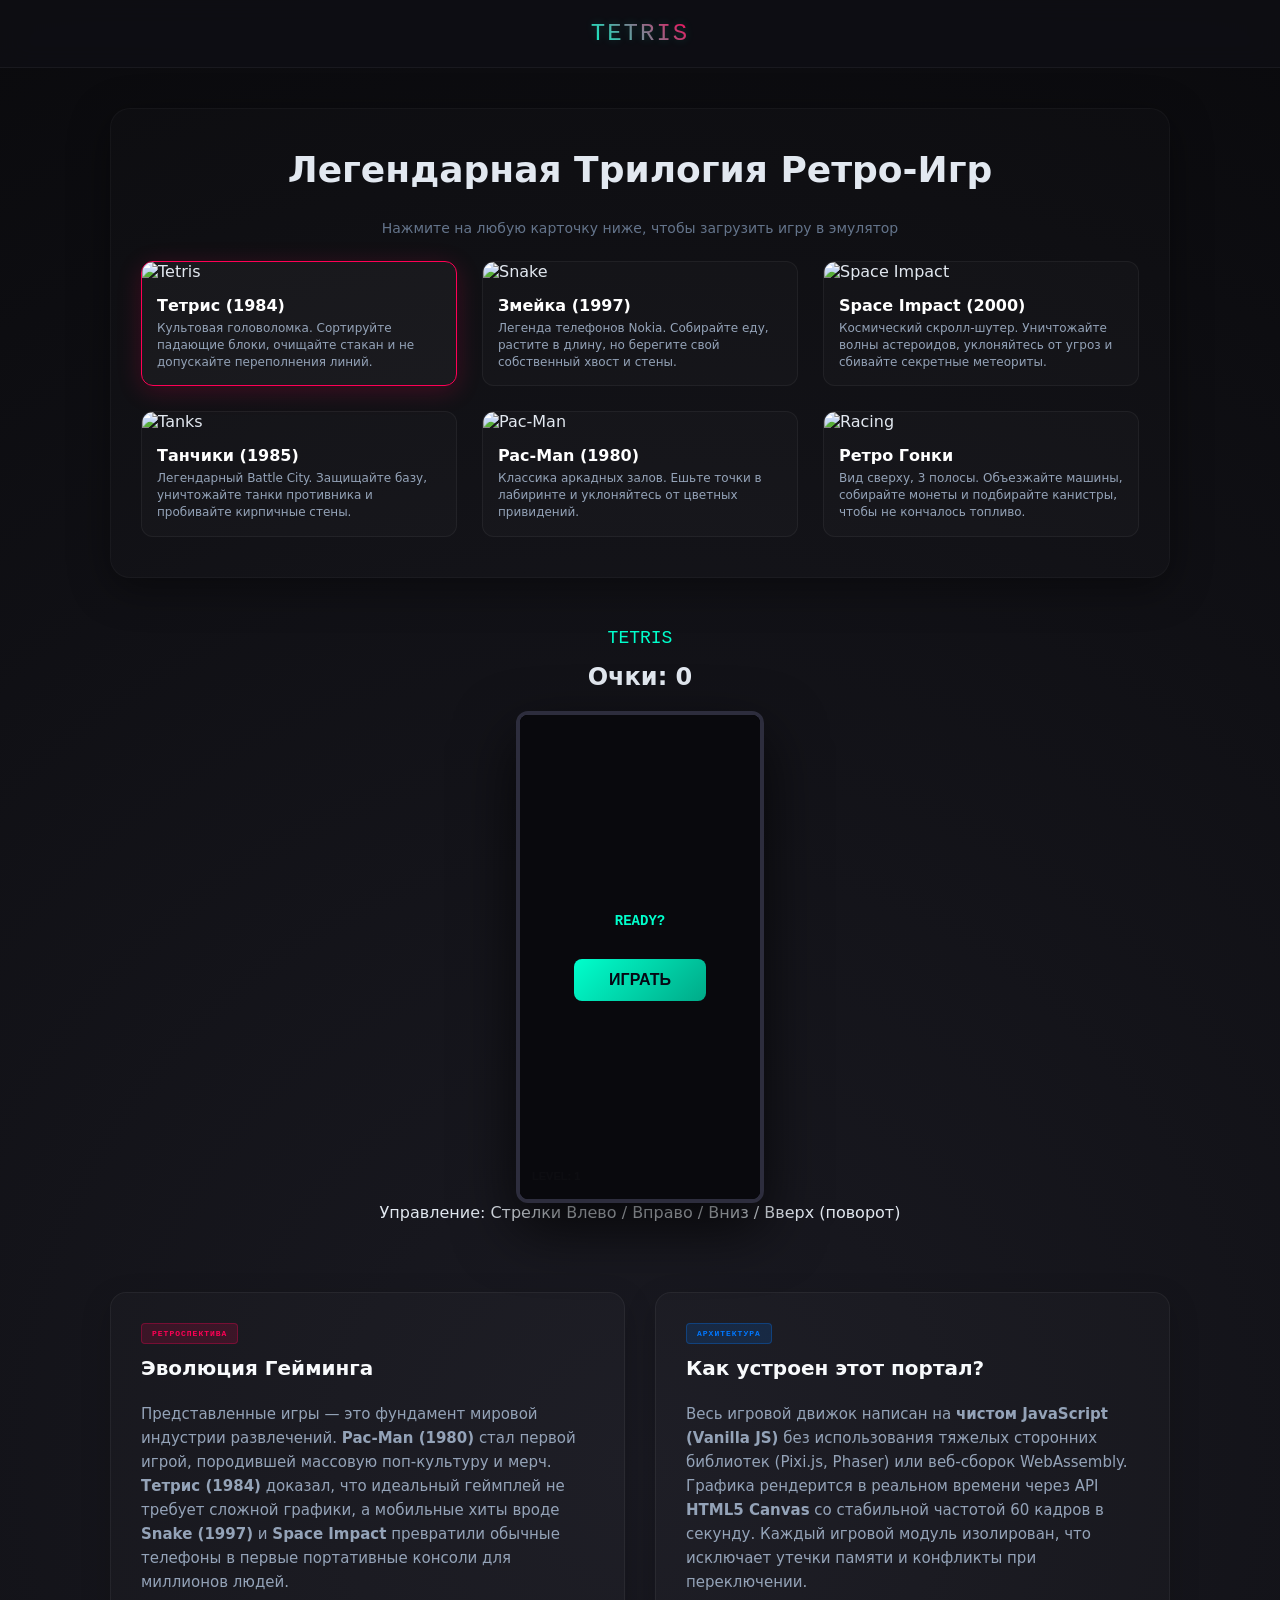
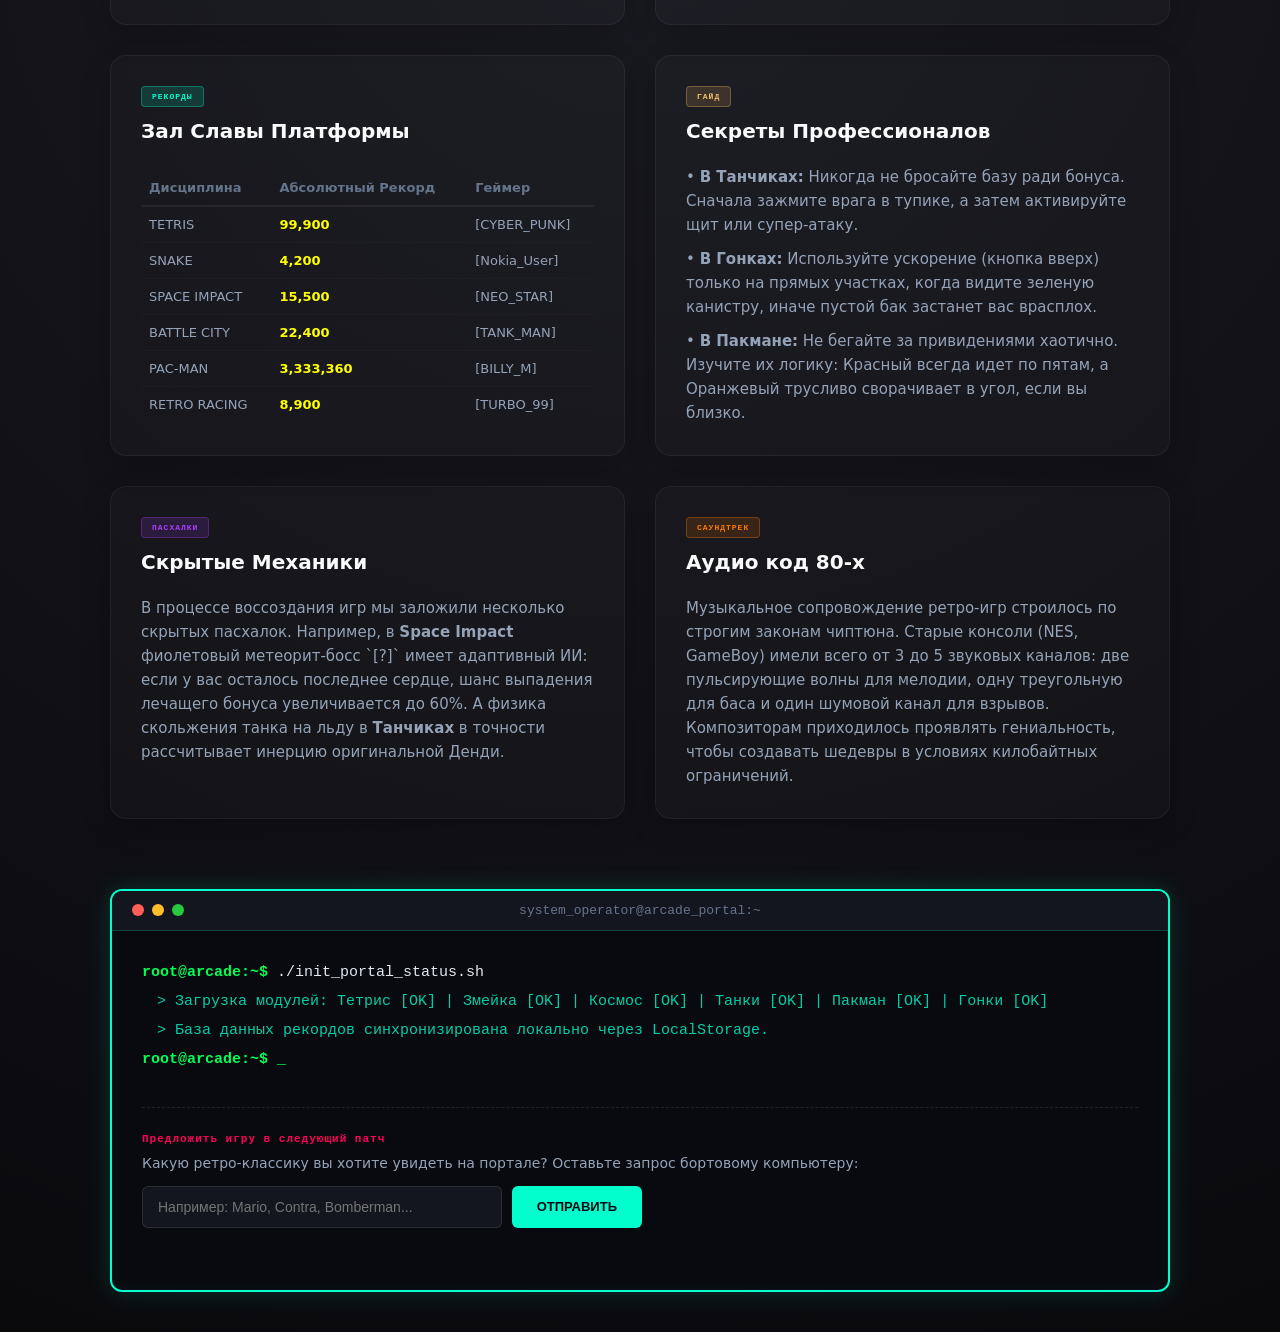
==== tetris.html @ 7e319d63 "Add files via upload" ====
<!DOCTYPE html>
<html lang="ru">
  <head>
    <meta charset="UTF-8" />
    <meta name="viewport" content="width=device-width, initial-scale=1.0" />
    <title>Ретро Игровой Портал</title>
    <link rel="stylesheet" href="style.css" />
  </head>
  <body>
    <!-- Шапка сайта с центрированным пиксельным названием -->
    <header>
      <div id="header-logo" class="logo">TETRIS</div>
    </header>

    <main>
      <!-- Витрина трех игр -->
      <section class="welcome-showcase">
        <h1>Легендарная Трилогия Ретро-Игр</h1>
        <p style="color: #64748b; font-size: 14px; margin-bottom: 25px">
          Нажмите на любую карточку ниже, чтобы загрузить игру в эмулятор
        </p>

        <div class="games-grid">
          <!-- Карточка-Кнопка 1 -->
          <div
            id="card-tetris"
            class="game-card active"
            onclick="switchGame('tetris')"
          >
            <img src="img/IMG_1.jpg" alt="Tetris" />
            <div class="game-card-body">
              <h3>Тетрис (1984)</h3>
              <p>
                Культовая головоломка. Сортируйте падающие блоки, очищайте
                стакан и не допускайте переполнения линий.
              </p>
            </div>
          </div>
          <!-- Карточка-Кнопка 2 -->
          <div id="card-snake" class="game-card" onclick="switchGame('snake')">
            <img src="img/IMG_6.png" alt="Snake" />
            <div class="game-card-body">
              <h3>Змейка (1997)</h3>
              <p>
                Легенда телефонов Nokia. Собирайте еду, растите в длину, но
                берегите свой собственный хвост и стены.
              </p>
            </div>
          </div>
          <!-- Карточка-Кнопка 3 -->
          <div id="card-space" class="game-card" onclick="switchGame('space')">
            <img src="img/IMG_3.jpg" alt="Space Impact" />
            <div class="game-card-body">
              <h3>Space Impact (2000)</h3>
              <p>
                Космический скролл-шутер. Уничтожайте волны астероидов,
                уклоняйтесь от угроз и сбивайте секретные метеориты.
              </p>
            </div>
          </div>
          <!-- Карточка-Кнопка 4 -->
          <div id="card-tanks" class="game-card" onclick="switchGame('tanks')">
            <img src="img/IMG_5.png" alt="Tanks" />
            <div class="game-card-body">
              <h3>Танчики (1985)</h3>
              <p>
                Легендарный Battle City. Защищайте базу, уничтожайте танки
                противника и пробивайте кирпичные стены.
              </p>
            </div>
          </div>
          <!-- Карточка-Кнопка 5 -->
          <div
            id="card-pacman"
            class="game-card"
            onclick="switchGame('pacman')"
          >
            <img src="img/IMG_2.jpg" alt="Pac-Man" />
            <div class="game-card-body">
              <h3>Pac-Man (1980)</h3>
              <p>
                Классика аркадных залов. Ешьте точки в лабиринте и уклоняйтесь
                от цветных привидений.
              </p>
            </div>
          </div>
          <!-- Карточка-Кнопка 6 -->
          <div
            id="card-racing"
            class="game-card"
            onclick="switchGame('racing')"
          >
            <img src="img/IMG_4.png" alt="Racing" />
            <div class="game-card-body">
              <h3>Ретро Гонки</h3>
              <p>
                Вид сверху, 3 полосы. Объезжайте машины, собирайте монеты и
                подбирайте канистры, чтобы не кончалось топливо.
              </p>
            </div>
          </div>
        </div>
      </section>

      <!-- Игровая зона -->
      <section id="game-zone" class="game-section">
        <div id="game-title">TETRIS</div>
        <div id="score-board">Очки: <span id="score">0</span></div>

        <div id="game-container">
          <canvas id="gameCanvas" width="240" height="480"></canvas>

          <!-- Экран готовности -->
          <div id="start-screen" class="screen">
            <h2 style="color: #00ffcc">READY?</h2>
            <button class="btn" onclick="startCurrentGame()">ИГРАТЬ</button>
          </div>

          <!-- Экран окончания игры -->
          <div id="game-over-screen" class="screen">
            <h2>GAME OVER</h2>
            <p>Счет: <span id="final-score">0</span></p>
            <button class="btn" onclick="restartCurrentGame()">Заново</button>
          </div>
        </div>
        <div id="controls-hint" class="hint">
          Управление: Стрелки Влево / Вправо / Вниз / Вверх (поворот)
        </div>
      </section>
<section class="info-blocks-container">
            <!-- Блок 1: Историческая справка -->
            <div class="info-card">
                <div class="card-badge color-red">РЕТРОСПЕКТИВА</div>
                <h3>Эволюция Гейминга</h3>
                <p>Представленные игры — это фундамент мировой индустрии развлечений. <strong>Pac-Man (1980)</strong> стал первой игрой, породившей массовую поп-культуру и мерч. <strong>Тетрис (1984)</strong> доказал, что идеальный геймплей не требует сложной графики, а мобильные хиты вроде <strong>Snake (1997)</strong> и <strong>Space Impact</strong> превратили обычные телефоны в первые портативные консоли для миллионов людей.</p>
            </div>

            <!-- Блок 2: Техническая архитектура платформы -->
            <div class="info-card">
                <div class="card-badge color-blue">АРХИТЕКТУРА</div>
                <h3>Как устроен этот портал?</h3>
                <p>Весь игровой движок написан на <strong>чистом JavaScript (Vanilla JS)</strong> без использования тяжелых сторонних библиотек (Pixi.js, Phaser) или веб-сборок WebAssembly. Графика рендерится в реальном времени через API <strong>HTML5 Canvas</strong> со стабильной частотой 60 кадров в секунду. Каждый игровой модуль изолирован, что исключает утечки памяти и конфликты при переключении.</p>
            </div>

            <!-- Блок 3: Глобальный Зал Славы -->
            <div class="info-card">
                <div class="card-badge color-cyan">РЕКОРДЫ</div>
                <h3>Зал Славы Платформы</h3>
                <table class="highscore-table">
                    <thead>
                        <tr>
                            <th>Дисциплина</th>
                            <th>Абсолютный Рекорд</th>
                            <th>Геймер</th>
                        </tr>
                    </thead>
                    <tbody>
                        <tr><td>TETRIS</td><td>99,900</td><td>[CYBER_PUNK]</td></tr>
                        <tr><td>SNAKE</td><td>4,200</td><td>[Nokia_User]</td></tr>
                        <tr><td>SPACE IMPACT</td><td>15,500</td><td>[NEO_STAR]</td></tr>
                        <tr><td>BATTLE CITY</td><td>22,400</td><td>[TANK_MAN]</td></tr>
                        <tr><td>PAC-MAN</td><td>3,333,360</td><td>[BILLY_M]</td></tr>
                        <tr><td>RETRO RACING</td><td>8,900</td><td>[TURBO_99]</td></tr>
                    </tbody>
                </table>
            </div>

            <!-- Блок 4: Кодекс и Советы по тактике -->
            <div class="info-card">
                <div class="card-badge color-yellow">ГАЙД</div>
                <h3>Секреты Профессионалов</h3>
                <ul>
                    <li>• <strong>В Танчиках:</strong> Никогда не бросайте базу ради бонуса. Сначала зажмите врага в тупике, а затем активируйте щит или супер-атаку.</li>
                    <li>• <strong>В Гонках:</strong> Используйте ускорение (кнопка вверх) только на прямых участках, когда видите зеленую канистру, иначе пустой бак застанет вас врасплох.</li>
                    <li>• <strong>В Пакмане:</strong> Не бегайте за привидениями хаотично. Изучите их логику: Красный всегда идет по пятам, а Оранжевый трусливо сворачивает в угол, если вы близко.</li>
                </ul>
            </div>

            <!-- НОВЫЙ Блок 5: Пасхалки и секреты разработки -->
            <div class="info-card">
                <div class="card-badge color-purple">ПАСХАЛКИ</div>
                <h3>Скрытые Механики</h3>
                <p>В процессе воссоздания игр мы заложили несколько скрытых пасхалок. Например, в <strong>Space Impact</strong> фиолетовый метеорит-босс `[?]` имеет адаптивный ИИ: если у вас осталось последнее сердце, шанс выпадения лечащего бонуса увеличивается до 60%. А физика скольжения танка на льду в <strong>Танчиках</strong> в точности рассчитывает инерцию оригинальной Денди.</p>
            </div>

            <!-- НОВЫЙ Блок 6: Аудио-атмосфера 8-бит -->
            <div class="info-card">
                <div class="card-badge color-orange">САУНДТРЕК</div>
                <h3>Аудио код 80-х</h3>
                <p>Музыкальное сопровождение ретро-игр строилось по строгим законам чиптюна. Старые консоли (NES, GameBoy) имели всего от 3 до 5 звуковых каналов: две пульсирующие волны для мелодии, одну треугольную для баса и один шумовой канал для взрывов. Композиторам приходилось проявлять гениальность, чтобы создавать шедевры в условиях килобайтных ограничений.</p>
            </div>
        </section>

        <!-- ТОТ САМЫЙ ОСОБЕННЫЙ БЛОК: Огромный интерактивный Терминал Разработчика на всю ширину -->
        <section class="special-terminal-block">
            <div class="terminal-header">
                <div class="terminal-buttons">
                    <span class="t-btn close"></span>
                    <span class="t-btn minimize"></span>
                    <span class="t-btn expand"></span>
                </div>
                <div class="terminal-title">system_operator@arcade_portal:~</div>
            </div>
            <div class="terminal-body">
                <div class="terminal-text">
                    <p class="code-line"><span class="green-text">root@arcade:~$</span> ./init_portal_status.sh</p>
                    <p class="code-line sys-msg">> Загрузка модулей: Тетрис [OK] | Змейка [OK] | Космос [OK] | Танки [OK] | Пакман [OK] | Гонки [OK]</p>
                    <p class="code-line sys-msg">> База данных рекордов синхронизирована локально через LocalStorage.</p>
                    <p class="code-line"><span class="green-text">root@arcade:~$</span> <span class="blink">_</span></p>
                </div>
                
                <!-- Интерактивная зона внутри особого блока -->
                <div class="terminal-interactive">
                    <h3>Предложить игру в следующий патч</h3>
                    <p>Какую ретро-классику вы хотите увидеть на портале? Оставьте запрос бортовому компьютеру:</p>
                    <div class="terminal-form">
                        <input type="text" id="gameRequestInput" placeholder="Например: Mario, Contra, Bomberman..." autocomplete="off">
                        <button onclick="sendGameRequest()">ОТПРАВИТЬ</button>
                    </div>
                    <div id="terminalResponse" class="terminal-response-msg"></div>
                </div>
            </div>
        </section>
    <!-- Подключаем файлы управления и логики игр -->
    <script src="main.js"></script>
    <script src="tetris.js"></script>
    <script src="snake.js"></script>
    <script src="space.js"></script>
    <script src="tanks.js"></script>
    <script src="pacman.js"></script>
    <script src="racing.js"></script>
  </body>
</html>
---- style.css ----
@import url("https://googleapis.com");

* {
  box-sizing: border-box;
  margin: 0;
  padding: 0;
}

body {
  background: radial-gradient(circle at center, #1a1a22 0%, #0a0a0d 100%);
  color: #e2e8f0;
  font-family: "Segoe UI", system-ui, -apple-system, sans-serif;
  min-height: 100vh;
  display: flex;
  flex-direction: column;
  scroll-behavior: smooth;
}

header {
  background: rgba(15, 15, 20, 0.85);
  backdrop-filter: blur(12px);
  border-bottom: 1px solid rgba(255, 255, 255, 0.05);
  padding: 20px;
  display: flex;
  justify-content: center;
  align-items: center;
  position: sticky;
  top: 0;
  z-index: 100;
}

header .logo {
  font-family: "Press Start 2P", monospace;
  font-size: 24px;
  letter-spacing: 2px;
  background: linear-gradient(45deg, #00ffcc, #ff0055);
  -webkit-background-clip: text;
  -webkit-text-fill-color: transparent;
  text-shadow: 0 0 10px rgba(0, 255, 204, 0.2);
}

main {
  flex: 1;
  max-width: 1100px;
  width: 100%;
  margin: 0 auto;
  padding: 40px 20px;
  display: flex;
  flex-direction: column;
  align-items: center;
  gap: 50px;
}

.welcome-showcase {
  width: 100%;
  background: rgba(255, 255, 255, 0.01);
  border: 1px solid rgba(255, 255, 255, 0.03);
  padding: 40px 30px;
  border-radius: 20px;
  box-shadow: 0 10px 40px rgba(0, 0, 0, 0.4);
  text-align: center;
}

.welcome-showcase h1 {
  font-size: 36px;
  font-weight: 800;
  margin-bottom: 30px;
}

/* Обновленная адаптивная сетка под 6 карточек */
.games-grid {
  display: grid;
  grid-template-columns: repeat(3, 1fr);
  gap: 25px;
}

@media (max-width: 900px) {
  .games-grid {
    grid-template-columns: repeat(2, 1fr);
  }
}
@media (max-width: 600px) {
  .games-grid {
    grid-template-columns: 1fr;
  }
}

.game-card {
  background: rgba(255, 255, 255, 0.02);
  border: 1px solid rgba(255, 255, 255, 0.05);
  border-radius: 12px;
  overflow: hidden;
  text-align: left;
  cursor: pointer;
  transition: transform 0.2s, border-color 0.2s, box-shadow 0.2s;
}

.game-card:hover {
  transform: translateY(-5px);
  border-color: #00ffcc;
  box-shadow: 0 5px 20px rgba(0, 255, 204, 0.15);
}

.game-card.active {
  border-color: #ff0055;
  background: rgba(255, 255, 255, 0.04);
  box-shadow: 0 5px 25px rgba(255, 0, 85, 0.2);
}

.game-card img {
  width: 100%;
  height: 130px;
  object-fit: cover;
}
.game-card-body {
  padding: 15px;
}
.game-card h3 {
  font-size: 16px;
  color: #fff;
  margin-bottom: 5px;
}
.game-card p {
  font-size: 12px;
  color: #94a3b8;
  line-height: 1.4;
}

.game-section {
  display: flex;
  flex-direction: column;
  align-items: center;
  width: 100%;
}
#game-title {
  font-family: "Press Start 2P", monospace;
  font-size: 18px;
  margin-bottom: 15px;
  color: #00ffcc;
}
#score-board {
  font-size: 24px;
  font-weight: 700;
  margin-bottom: 20px;
}

#game-container {
  position: relative;
  border: 4px solid #2d2d3d;
  border-radius: 12px;
  background-color: #000;
  box-shadow: 0 25px 60px rgba(0, 0, 0, 0.7);
  overflow: hidden;
}

.screen {
  position: absolute;
  top: 0;
  left: 0;
  width: 100%;
  height: 100%;
  background: rgba(10, 10, 14, 0.96);
  display: flex;
  flex-direction: column;
  align-items: center;
  justify-content: center;
  z-index: 10;
}
.screen h2 {
  font-family: "Press Start 2P", monospace;
  font-size: 14px;
  margin-bottom: 10px;
}
#game-over-screen {
  display: none;
}
#game-over-screen h2 {
  color: #ff3333;
}

.btn {
  background: linear-gradient(135deg, #00ffcc 0%, #00aa88 100%);
  color: #060814;
  border: none;
  padding: 12px 35px;
  font-size: 16px;
  font-weight: 700;
  cursor: pointer;
  border-radius: 8px;
  margin-top: 20px;
}

.info-blocks-container {
  width: 100%;
  display: grid;
  grid-template-columns: 1fr 1fr;
  gap: 25px;
}
.info-card {
  background: rgba(255, 255, 255, 0.02);
  border: 1px solid rgba(255, 255, 255, 0.05);
  padding: 20px;
  border-radius: 14px;
}
.info-card h3 {
  color: #00ffcc;
  margin-bottom: 10px;
}
.info-card p {
  color: #94a3b8;
  font-size: 14px;
}

footer {
  background: #0a0a0d;
  border-top: 1px solid rgba(255, 255, 255, 0.02);
  padding: 20px;
  text-align: center;
  color: #475569;
  font-size: 13px;
}

/* Обновленная сетка для 4 крупных инфо-блоков */
.info-blocks-container {
  width: 100%;
  display: grid;
  grid-template-columns: repeat(2, 1fr); /* Две колонки */
  gap: 30px;
  margin-top: 20px;
}

/* Ограничение для мобильных экранов: выстраиваем карточки в один ряд */
@media (max-width: 800px) {
  .info-blocks-container {
    grid-template-columns: 1fr;
  }
}

/* Обновленный стильный дизайн карточки */
.info-card {
  background: rgba(255, 255, 255, 0.02);
  border: 1px solid rgba(255, 255, 255, 0.05);
  padding: 30px;
  border-radius: 16px;
  position: relative;
  box-shadow: 0 10px 30px rgba(0, 0, 0, 0.2);
  display: flex;
  flex-direction: column;
  gap: 12px;
}

/* Цветные плашки-названия категорий на карточках */
.card-badge {
  align-self: flex-start;
  font-family: "Press Start 2P", monospace;
  font-size: 8px;
  padding: 5px 10px;
  border-radius: 4px;
  font-weight: bold;
  letter-spacing: 1px;
}

.color-red {
  background: rgba(255, 0, 85, 0.15);
  color: #ff0055;
  border: 1px solid rgba(255, 0, 85, 0.3);
}
.color-blue {
  background: rgba(0, 119, 255, 0.15);
  color: #0077ff;
  border: 1px solid rgba(0, 119, 255, 0.3);
}
.color-cyan {
  background: rgba(0, 255, 204, 0.15);
  color: #00ffcc;
  border: 1px solid rgba(0, 255, 204, 0.3);
}
.color-yellow {
  background: rgba(245, 195, 103, 0.15);
  color: #f5c367;
  border: 1px solid rgba(245, 195, 103, 0.3);
}

.info-card h3 {
  font-size: 20px;
  color: #f8fafc;
  font-weight: 700;
}

.info-card p,
.info-card ul li {
  color: #94a3b8;
  font-size: 15px;
  line-height: 1.6;
}

.info-card ul {
  list-style: none;
  display: flex;
  flex-direction: column;
  gap: 10px;
}

/* Таблица рекордов */
.highscore-table {
  width: 100%;
  border-collapse: collapse;
  margin-top: 5px;
}

.highscore-table th,
.highscore-table td {
  padding: 10px 8px;
  font-size: 13px;
  text-align: left;
}

.highscore-table th {
  color: #64748b;
  border-bottom: 2px solid rgba(255, 255, 255, 0.05);
  font-weight: 600;
}

.highscore-table td {
  color: #94a3b8;
  border-bottom: 1px solid rgba(255, 255, 255, 0.02);
}

.highscore-table tr:last-child td {
  border-bottom: none;
}

.highscore-table td:nth-child(2) {
  color: #ffff00; /* Подсвечиваем цифры очков золотым */
  font-weight: bold;
}
/* Новые цвета для плашек 5 и 6 блоков */
.color-purple {
  background: rgba(168, 63, 252, 0.15);
  color: #a83ffc;
  border: 1px solid rgba(168, 63, 252, 0.3);
}
.color-orange {
  background: rgba(255, 122, 0, 0.15);
  color: #ff7a00;
  border: 1px solid rgba(255, 122, 0, 0.3);
}

/* ДИЗАЙН ОСОБЕННОГО БЛОКА-ТЕРМИНАЛА */
.special-terminal-block {
  width: 100%;
  background: #090a0f;
  border: 2px solid #00ffcc;
  border-radius: 12px;
  box-shadow: 0 0 25px rgba(0, 255, 204, 0.15),
    inset 0 0 15px rgba(0, 255, 204, 0.05);
  overflow: hidden;
  margin-top: 20px;
}

/* Шапка терминала (в стиле macOS / Linux окон) */
.terminal-header {
  background: #13151f;
  padding: 12px 20px;
  display: flex;
  align-items: center;
  border-bottom: 1px solid rgba(0, 255, 204, 0.2);
  position: relative;
}

.terminal-buttons {
  display: flex;
  gap: 8px;
  position: absolute;
  left: 20px;
}

.t-btn {
  width: 12px;
  height: 12px;
  border-radius: 50%;
  display: inline-block;
}
.t-btn.close {
  background: #ff5f56;
}
.t-btn.minimize {
  background: #ffbd2e;
}
.t-btn.expand {
  background: #27c93f;
}

.terminal-title {
  width: 100%;
  text-align: center;
  font-family: monospace;
  font-size: 13px;
  color: #64748b;
}

/* Внутреннее наполнение терминала */
.terminal-body {
  padding: 30px;
  display: flex;
  flex-direction: column;
  gap: 30px;
}

.terminal-text {
  font-family: "Courier New", Courier, monospace;
  font-size: 15px;
  line-height: 1.6;
}

.code-line {
  margin-bottom: 5px;
  color: #e2e8f0;
}

.green-text {
  color: #00ff55;
  font-weight: bold;
}

.sys-msg {
  color: #00ffcc;
  opacity: 0.8;
  padding-left: 15px;
}

/* Мигающий курсор командной строки */
.blink {
  animation: terminal-blink 1s infinite;
  font-weight: bold;
  color: #00ff55;
}

@keyframes terminal-blink {
  0%,
  100% {
    opacity: 0;
  }
  50% {
    opacity: 1;
  }
}

/* Интерактивная форма обратной связи внутри особого блока */
.terminal-interactive {
  border-top: 1px dashed rgba(255, 255, 255, 0.1);
  padding-top: 25px;
}

.terminal-interactive h3 {
  font-family: "Press Start 2P", monospace;
  font-size: 11px;
  color: #ff0055;
  margin-bottom: 10px;
  letter-spacing: 1px;
}

.terminal-interactive p {
  color: #94a3b8;
  font-size: 14px;
  margin-bottom: 15px;
}

.terminal-form {
  display: flex;
  max-width: 500px;
  gap: 10px;
}

.terminal-form input {
  flex: 1;
  background: #13151f;
  border: 1px solid rgba(255, 255, 255, 0.1);
  padding: 12px 15px;
  color: #fff;
  border-radius: 6px;
  font-size: 14px;
  outline: none;
  transition: border-color 0.2s;
}

.terminal-form input:focus {
  border-color: #00ffcc;
  box-shadow: 0 0 10px rgba(0, 255, 204, 0.1);
}

.terminal-form button {
  background: #00ffcc;
  color: #060814;
  border: none;
  padding: 0 25px;
  font-size: 13px;
  font-weight: bold;
  border-radius: 6px;
  cursor: pointer;
  transition: background 0.2s, transform 0.1s;
}

.terminal-form button:hover {
  background: #00cc99;
  transform: scale(1.02);
}

.terminal-response-msg {
  margin-top: 12px;
  font-family: monospace;
  font-size: 14px;
  min-height: 20px;
}
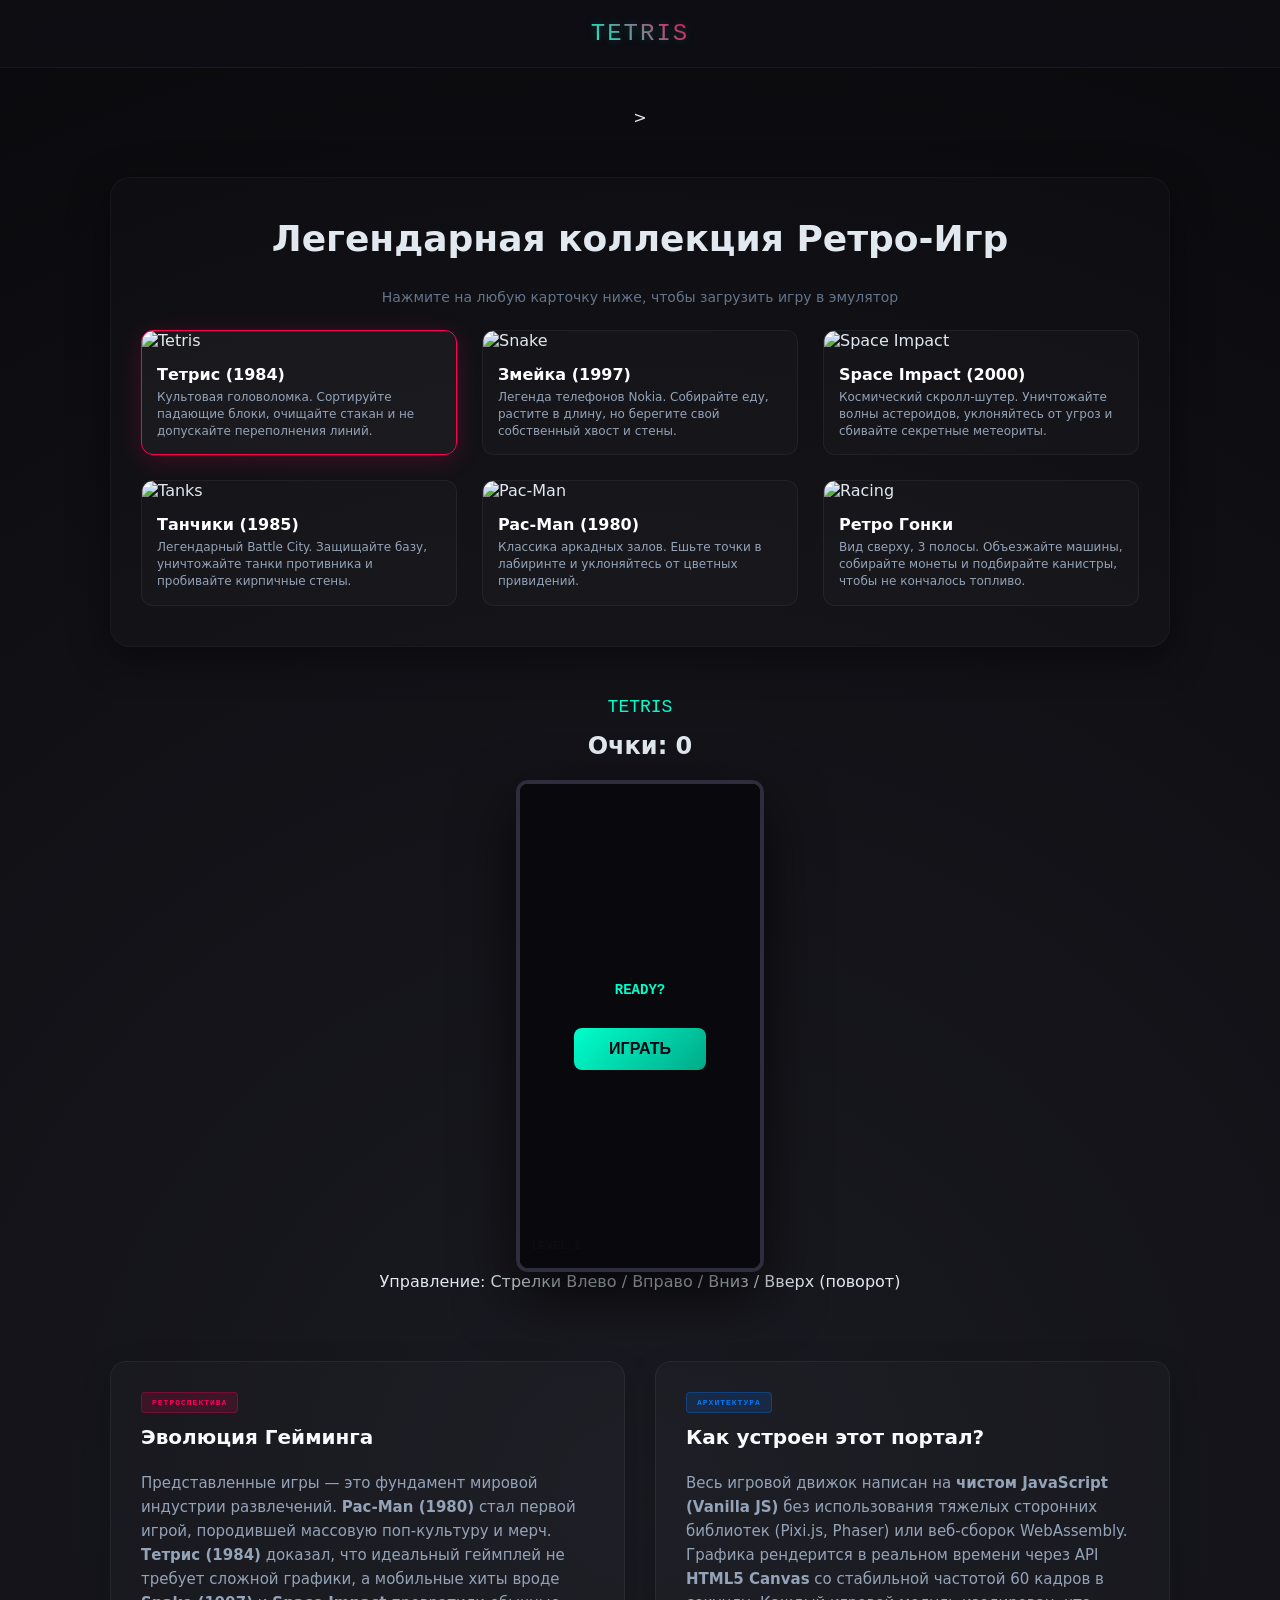
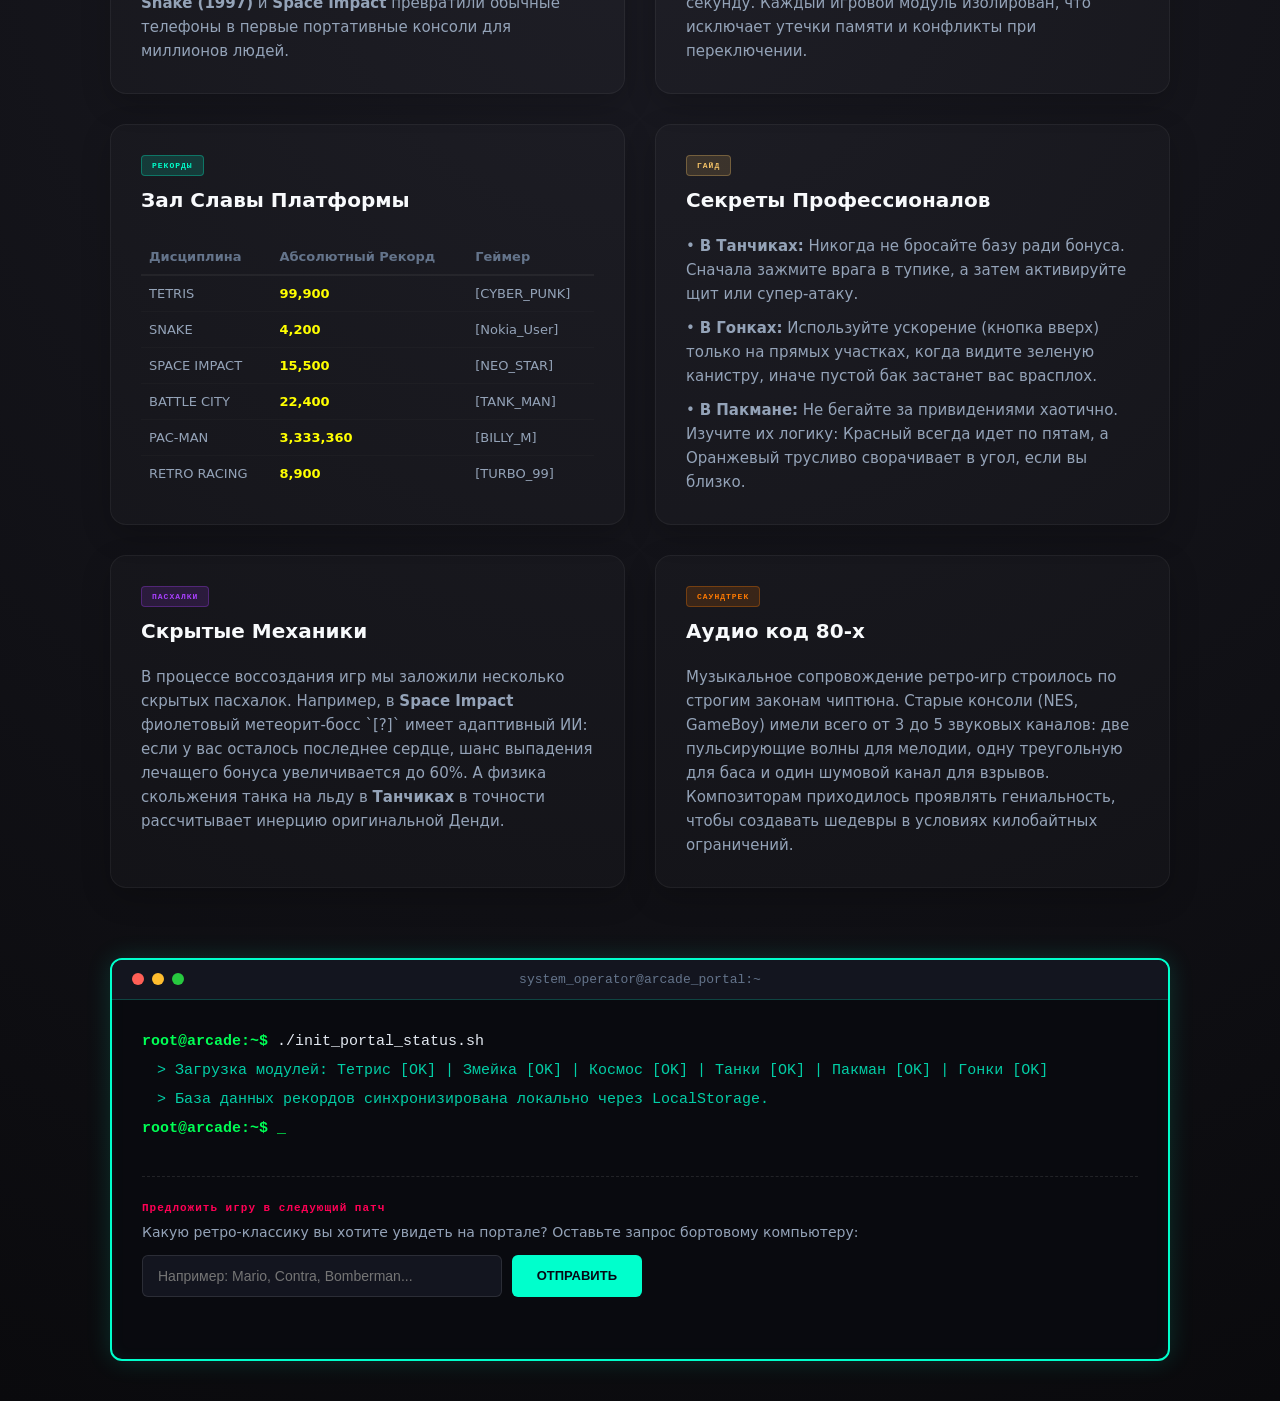
==== commit 504355e5: "Fix" ====
--- a/tetris.html
+++ b/tetris.html
@@ -7,21 +7,18 @@
     <link rel="stylesheet" href="style.css" />
   </head>
   <body>
-    <!-- Шапка сайта с центрированным пиксельным названием -->
     <header>
       <div id="header-logo" class="logo">TETRIS</div>
     </header>
 
-    <main>
-      <!-- Витрина трех игр -->
+    <main>>
       <section class="welcome-showcase">
-        <h1>Легендарная Трилогия Ретро-Игр</h1>
+        <h1>Легендарная коллекция Ретро-Игр</h1>
         <p style="color: #64748b; font-size: 14px; margin-bottom: 25px">
           Нажмите на любую карточку ниже, чтобы загрузить игру в эмулятор
         </p>
 
         <div class="games-grid">
-          <!-- Карточка-Кнопка 1 -->
           <div
             id="card-tetris"
             class="game-card active"
@@ -36,7 +33,6 @@
               </p>
             </div>
           </div>
-          <!-- Карточка-Кнопка 2 -->
           <div id="card-snake" class="game-card" onclick="switchGame('snake')">
             <img src="img/IMG_6.png" alt="Snake" />
             <div class="game-card-body">
@@ -47,7 +43,6 @@
               </p>
             </div>
           </div>
-          <!-- Карточка-Кнопка 3 -->
           <div id="card-space" class="game-card" onclick="switchGame('space')">
             <img src="img/IMG_3.jpg" alt="Space Impact" />
             <div class="game-card-body">
@@ -58,7 +53,6 @@
               </p>
             </div>
           </div>
-          <!-- Карточка-Кнопка 4 -->
           <div id="card-tanks" class="game-card" onclick="switchGame('tanks')">
             <img src="img/IMG_5.png" alt="Tanks" />
             <div class="game-card-body">
@@ -69,7 +63,6 @@
               </p>
             </div>
           </div>
-          <!-- Карточка-Кнопка 5 -->
           <div
             id="card-pacman"
             class="game-card"
@@ -84,7 +77,6 @@
               </p>
             </div>
           </div>
-          <!-- Карточка-Кнопка 6 -->
           <div
             id="card-racing"
             class="game-card"
@@ -101,8 +93,6 @@
           </div>
         </div>
       </section>
-
-      <!-- Игровая зона -->
       <section id="game-zone" class="game-section">
         <div id="game-title">TETRIS</div>
         <div id="score-board">Очки: <span id="score">0</span></div>
@@ -116,7 +106,6 @@
             <button class="btn" onclick="startCurrentGame()">ИГРАТЬ</button>
           </div>
 
-          <!-- Экран окончания игры -->
           <div id="game-over-screen" class="screen">
             <h2>GAME OVER</h2>
             <p>Счет: <span id="final-score">0</span></p>
@@ -128,21 +117,16 @@
         </div>
       </section>
 <section class="info-blocks-container">
-            <!-- Блок 1: Историческая справка -->
             <div class="info-card">
                 <div class="card-badge color-red">РЕТРОСПЕКТИВА</div>
                 <h3>Эволюция Гейминга</h3>
                 <p>Представленные игры — это фундамент мировой индустрии развлечений. <strong>Pac-Man (1980)</strong> стал первой игрой, породившей массовую поп-культуру и мерч. <strong>Тетрис (1984)</strong> доказал, что идеальный геймплей не требует сложной графики, а мобильные хиты вроде <strong>Snake (1997)</strong> и <strong>Space Impact</strong> превратили обычные телефоны в первые портативные консоли для миллионов людей.</p>
             </div>
-
-            <!-- Блок 2: Техническая архитектура платформы -->
             <div class="info-card">
                 <div class="card-badge color-blue">АРХИТЕКТУРА</div>
                 <h3>Как устроен этот портал?</h3>
                 <p>Весь игровой движок написан на <strong>чистом JavaScript (Vanilla JS)</strong> без использования тяжелых сторонних библиотек (Pixi.js, Phaser) или веб-сборок WebAssembly. Графика рендерится в реальном времени через API <strong>HTML5 Canvas</strong> со стабильной частотой 60 кадров в секунду. Каждый игровой модуль изолирован, что исключает утечки памяти и конфликты при переключении.</p>
             </div>
-
-            <!-- Блок 3: Глобальный Зал Славы -->
             <div class="info-card">
                 <div class="card-badge color-cyan">РЕКОРДЫ</div>
                 <h3>Зал Славы Платформы</h3>
@@ -175,15 +159,11 @@
                     <li>• <strong>В Пакмане:</strong> Не бегайте за привидениями хаотично. Изучите их логику: Красный всегда идет по пятам, а Оранжевый трусливо сворачивает в угол, если вы близко.</li>
                 </ul>
             </div>
-
-            <!-- НОВЫЙ Блок 5: Пасхалки и секреты разработки -->
             <div class="info-card">
                 <div class="card-badge color-purple">ПАСХАЛКИ</div>
                 <h3>Скрытые Механики</h3>
                 <p>В процессе воссоздания игр мы заложили несколько скрытых пасхалок. Например, в <strong>Space Impact</strong> фиолетовый метеорит-босс `[?]` имеет адаптивный ИИ: если у вас осталось последнее сердце, шанс выпадения лечащего бонуса увеличивается до 60%. А физика скольжения танка на льду в <strong>Танчиках</strong> в точности рассчитывает инерцию оригинальной Денди.</p>
             </div>
-
-            <!-- НОВЫЙ Блок 6: Аудио-атмосфера 8-бит -->
             <div class="info-card">
                 <div class="card-badge color-orange">САУНДТРЕК</div>
                 <h3>Аудио код 80-х</h3>
@@ -191,7 +171,6 @@
             </div>
         </section>
 
-        <!-- ТОТ САМЫЙ ОСОБЕННЫЙ БЛОК: Огромный интерактивный Терминал Разработчика на всю ширину -->
         <section class="special-terminal-block">
             <div class="terminal-header">
                 <div class="terminal-buttons">
@@ -208,8 +187,7 @@
                     <p class="code-line sys-msg">> База данных рекордов синхронизирована локально через LocalStorage.</p>
                     <p class="code-line"><span class="green-text">root@arcade:~$</span> <span class="blink">_</span></p>
                 </div>
-                
-                <!-- Интерактивная зона внутри особого блока -->
+
                 <div class="terminal-interactive">
                     <h3>Предложить игру в следующий патч</h3>
                     <p>Какую ретро-классику вы хотите увидеть на портале? Оставьте запрос бортовому компьютеру:</p>
@@ -221,7 +199,6 @@
                 </div>
             </div>
         </section>
-    <!-- Подключаем файлы управления и логики игр -->
     <script src="main.js"></script>
     <script src="tetris.js"></script>
     <script src="snake.js"></script>
